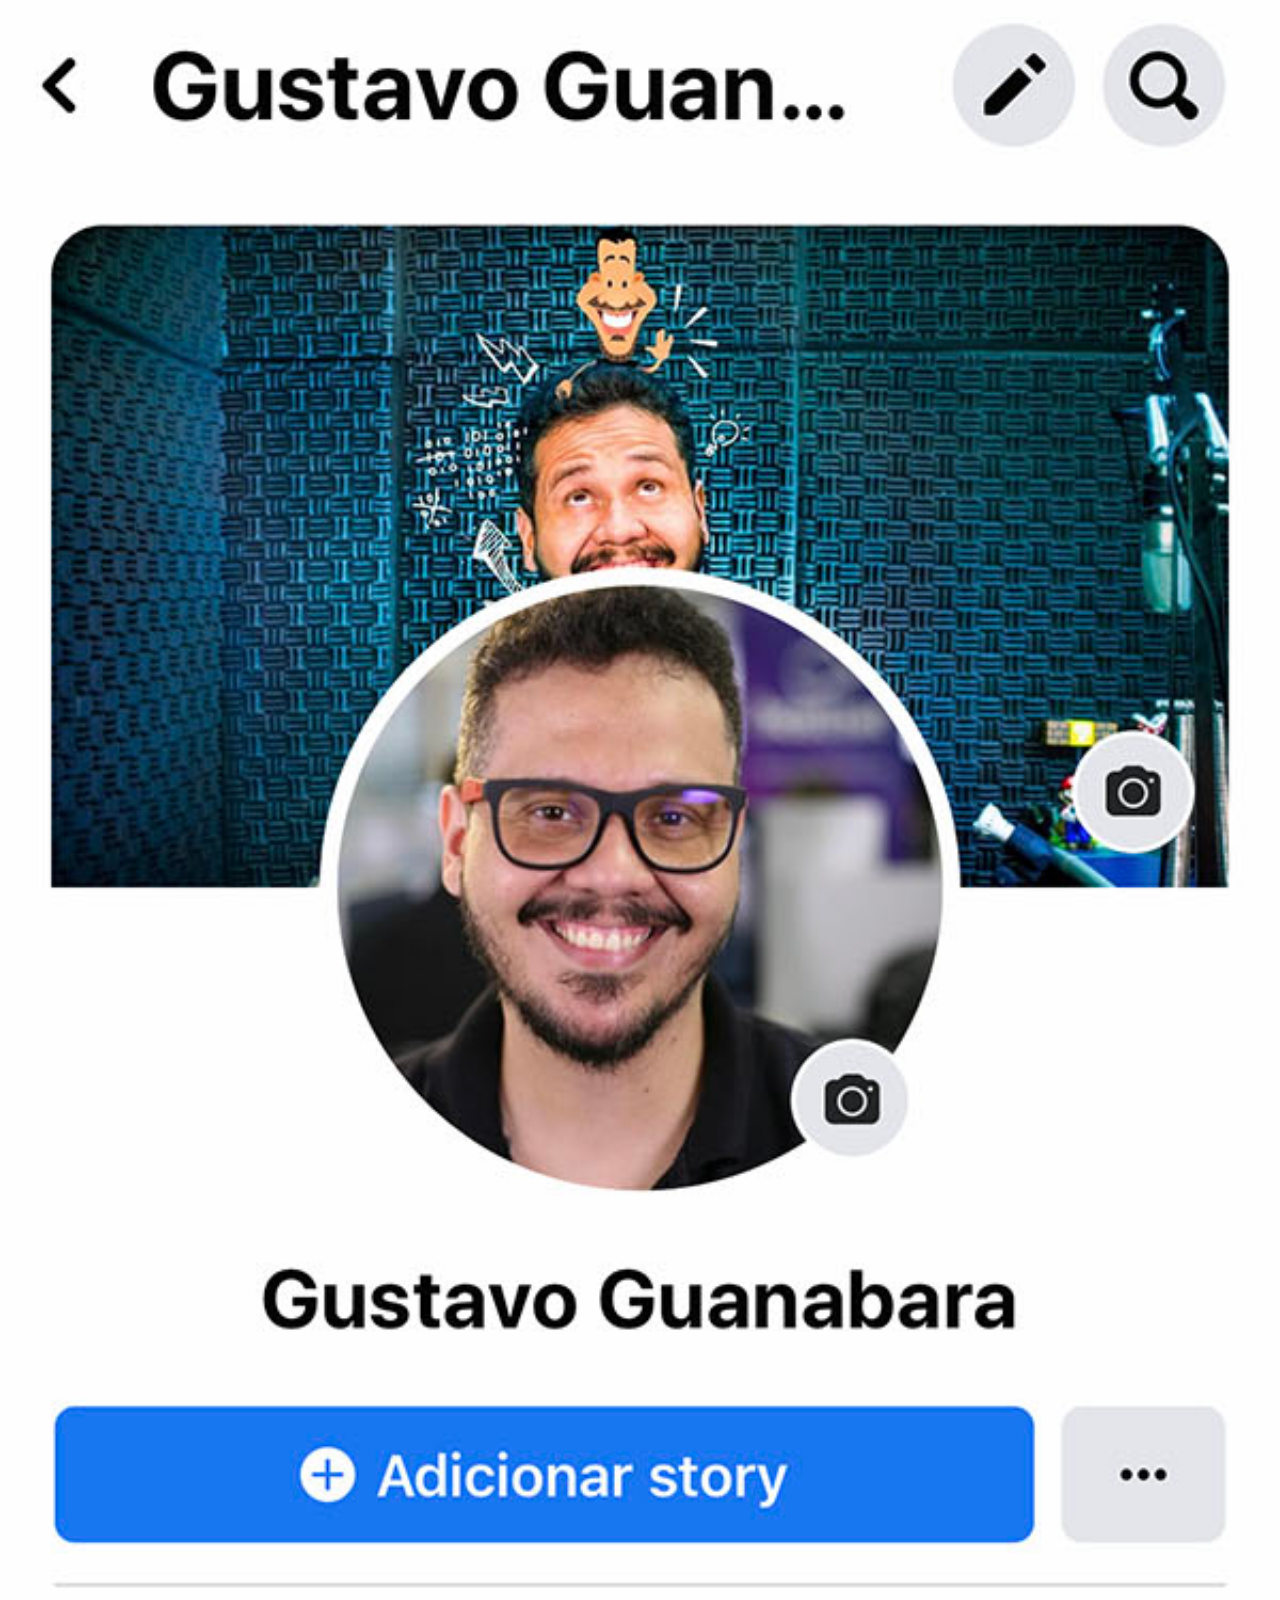
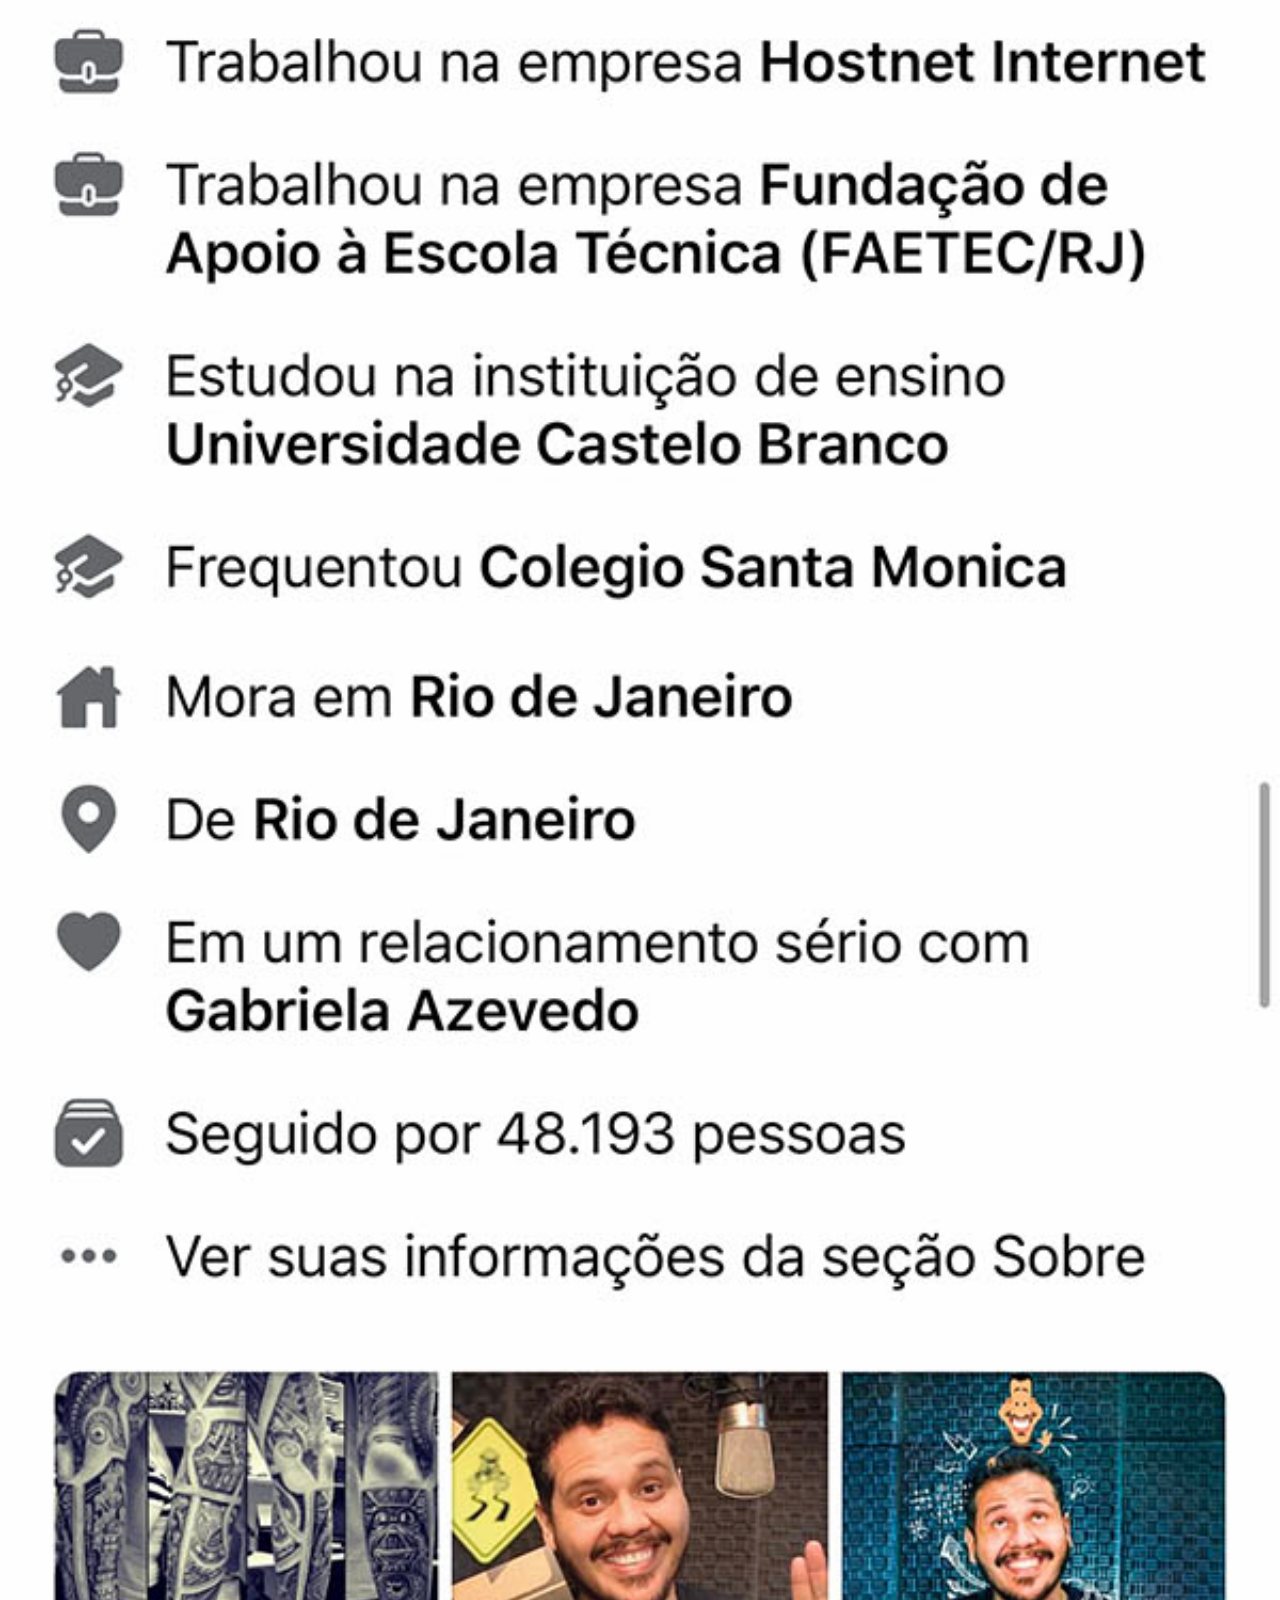
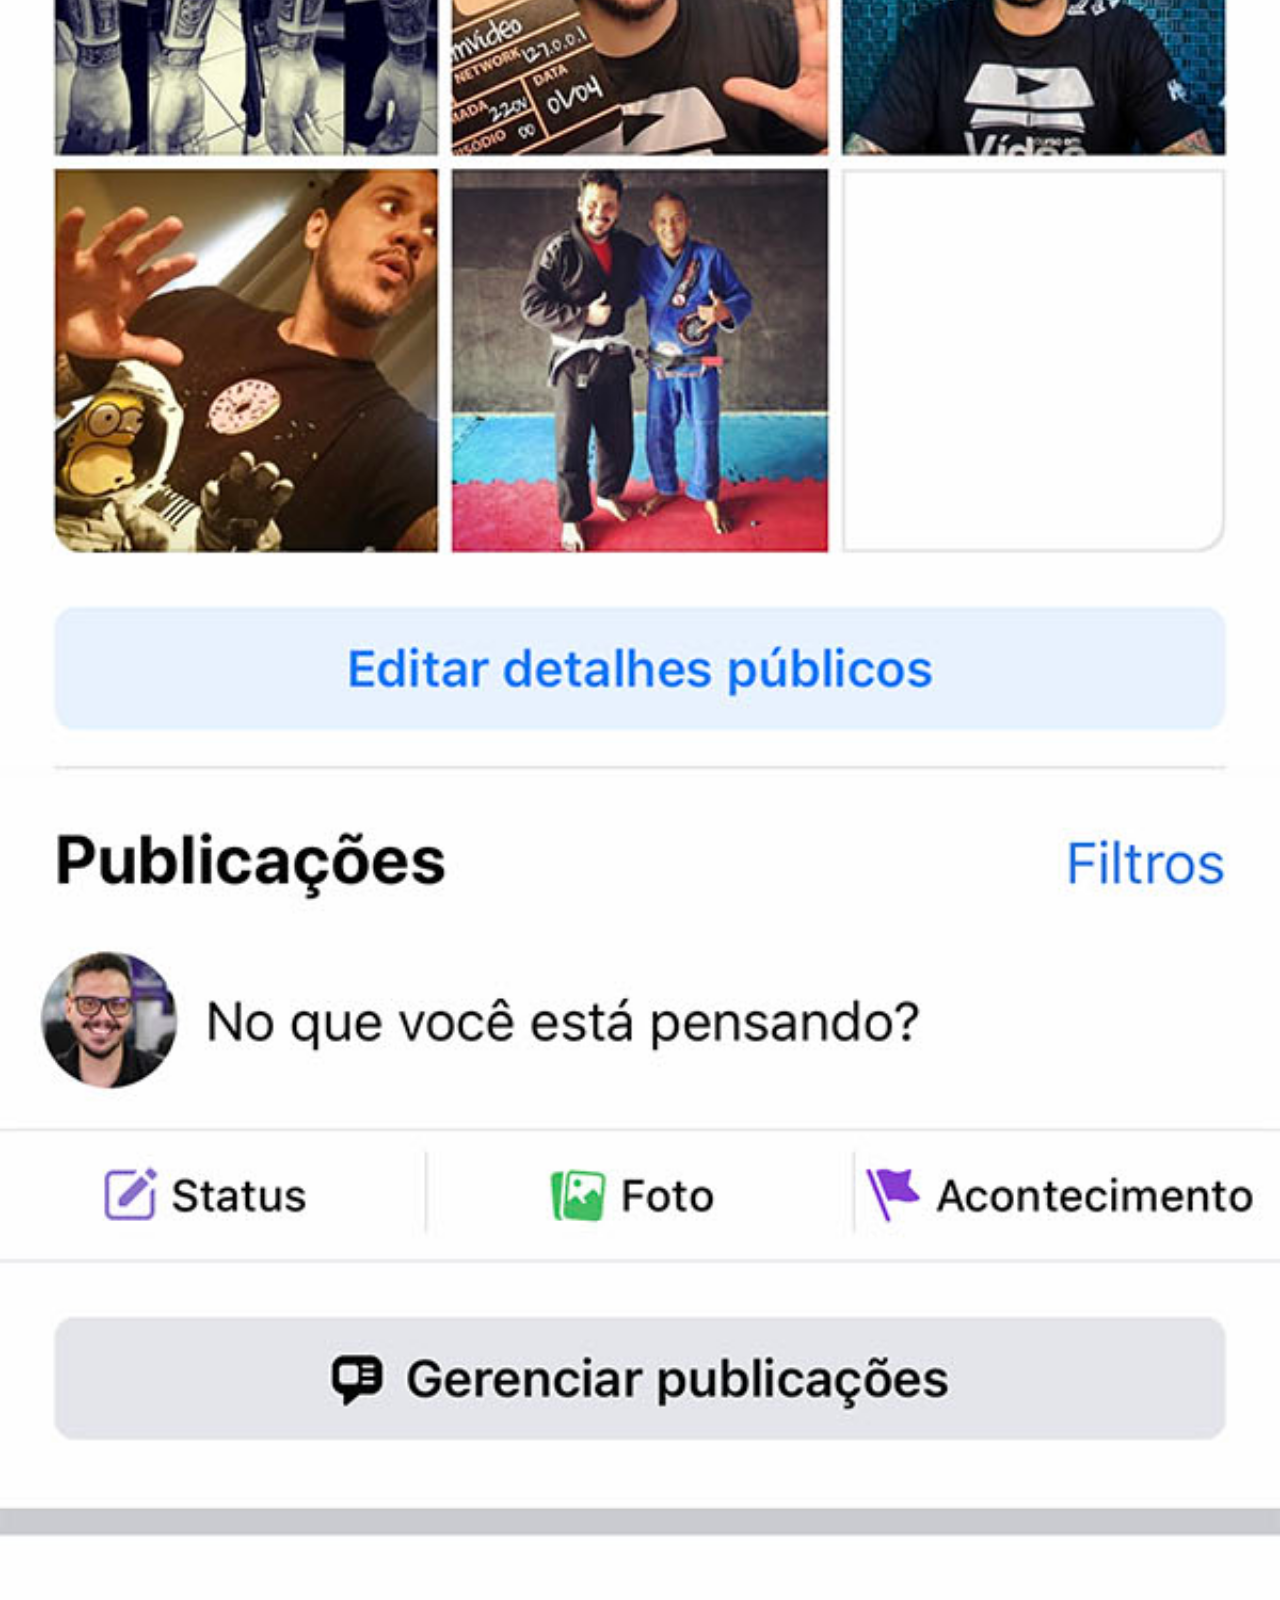
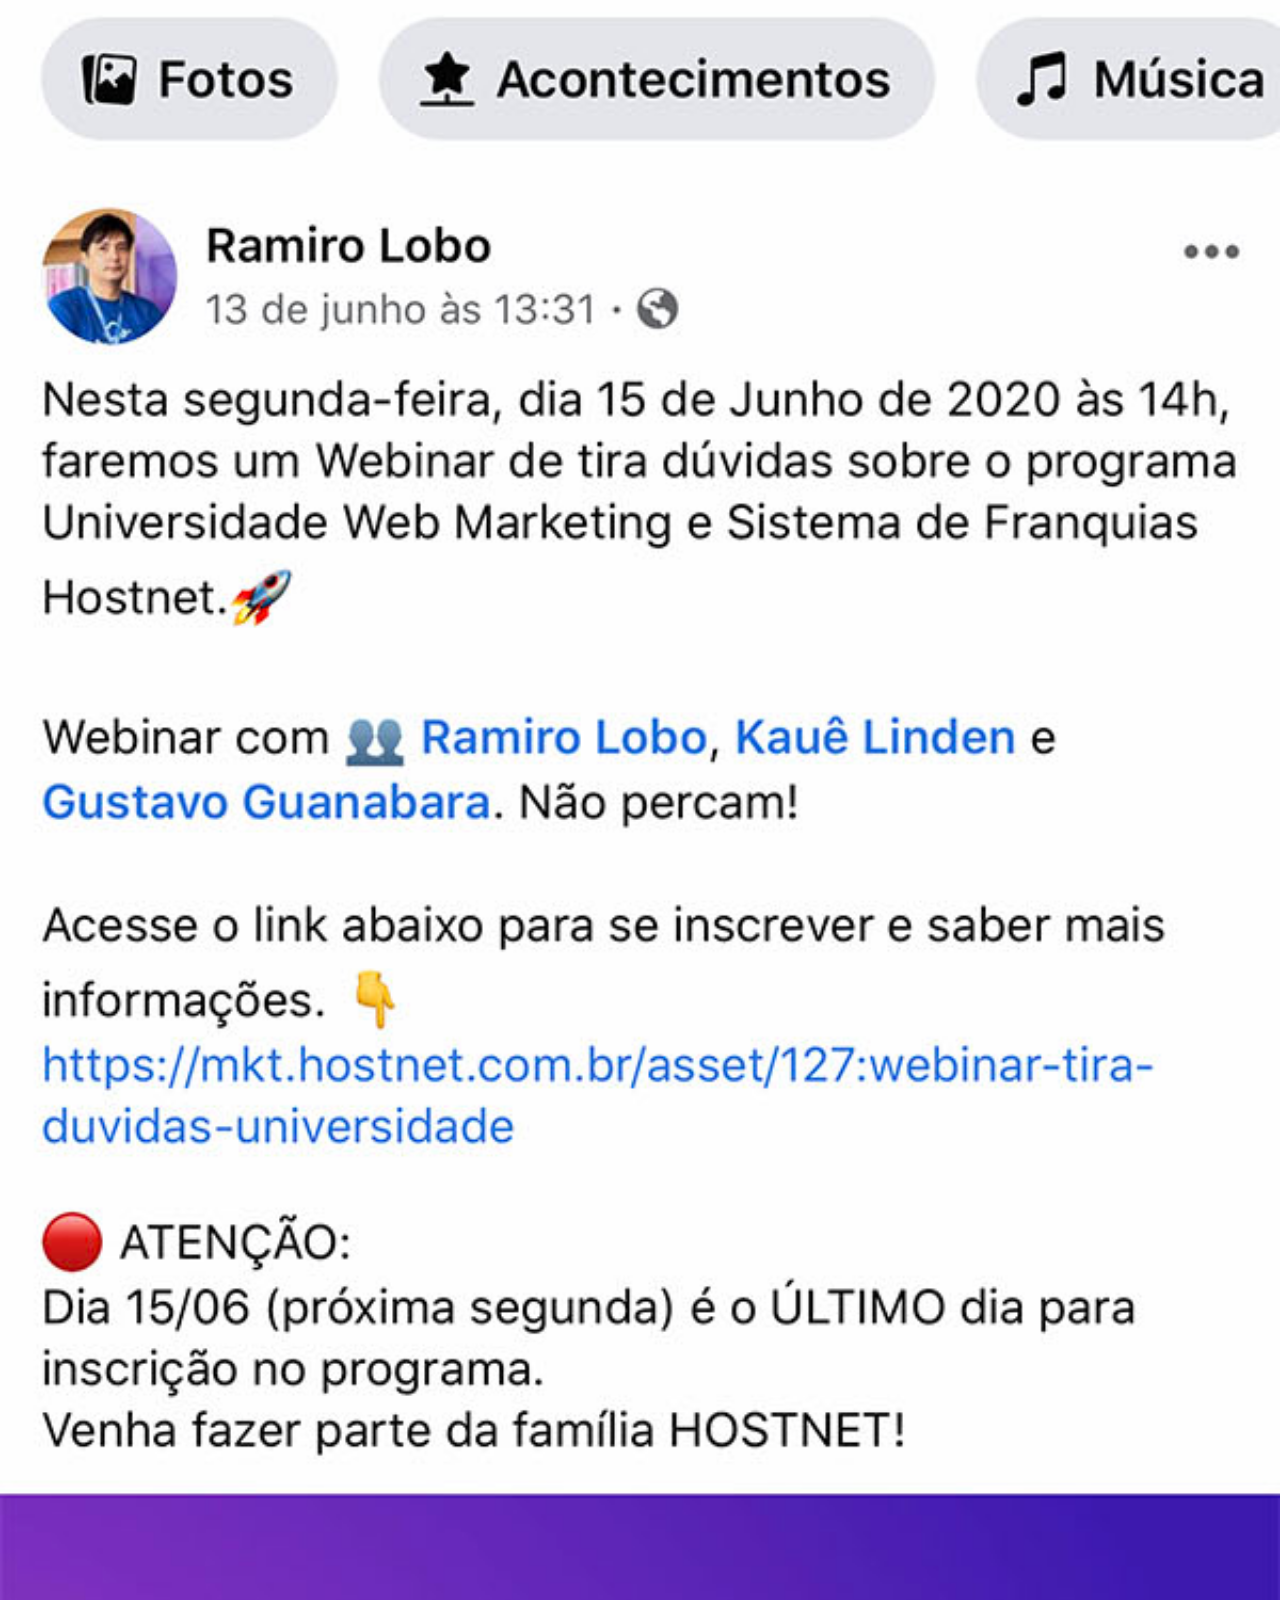
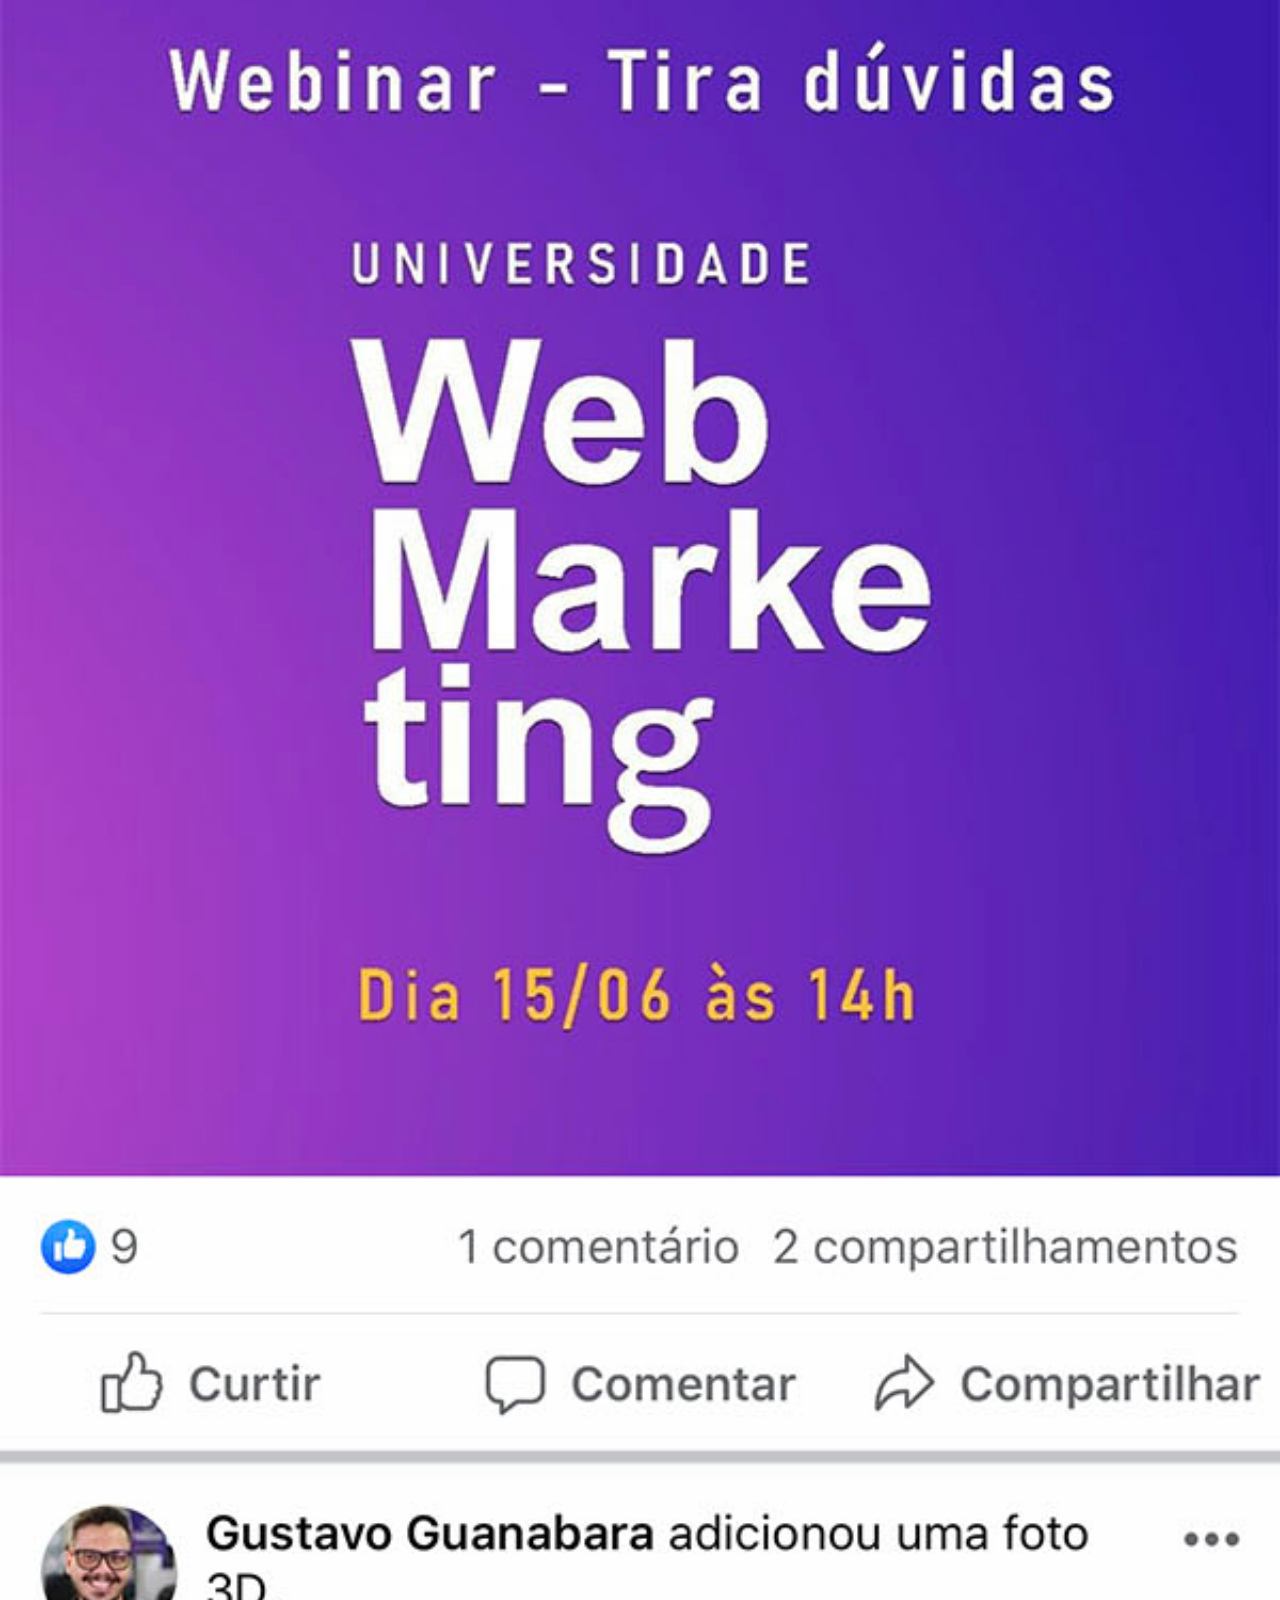
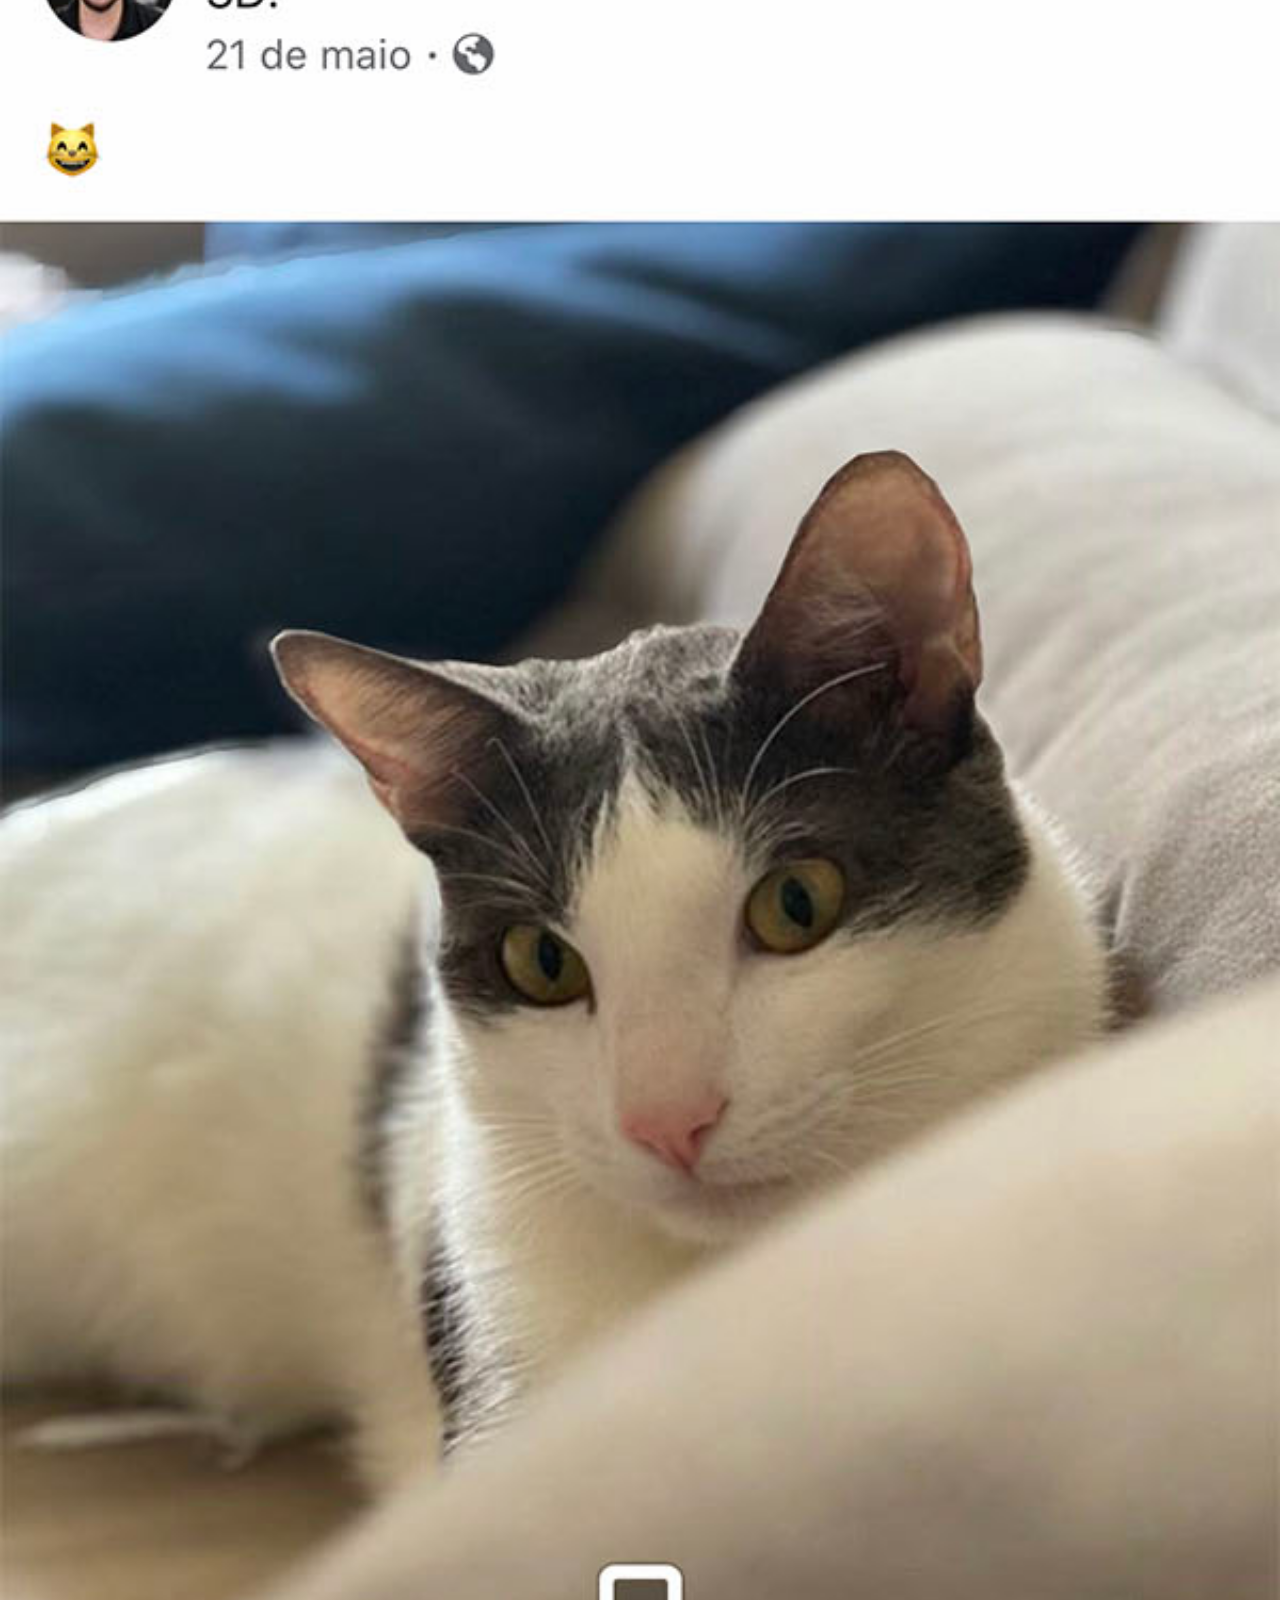
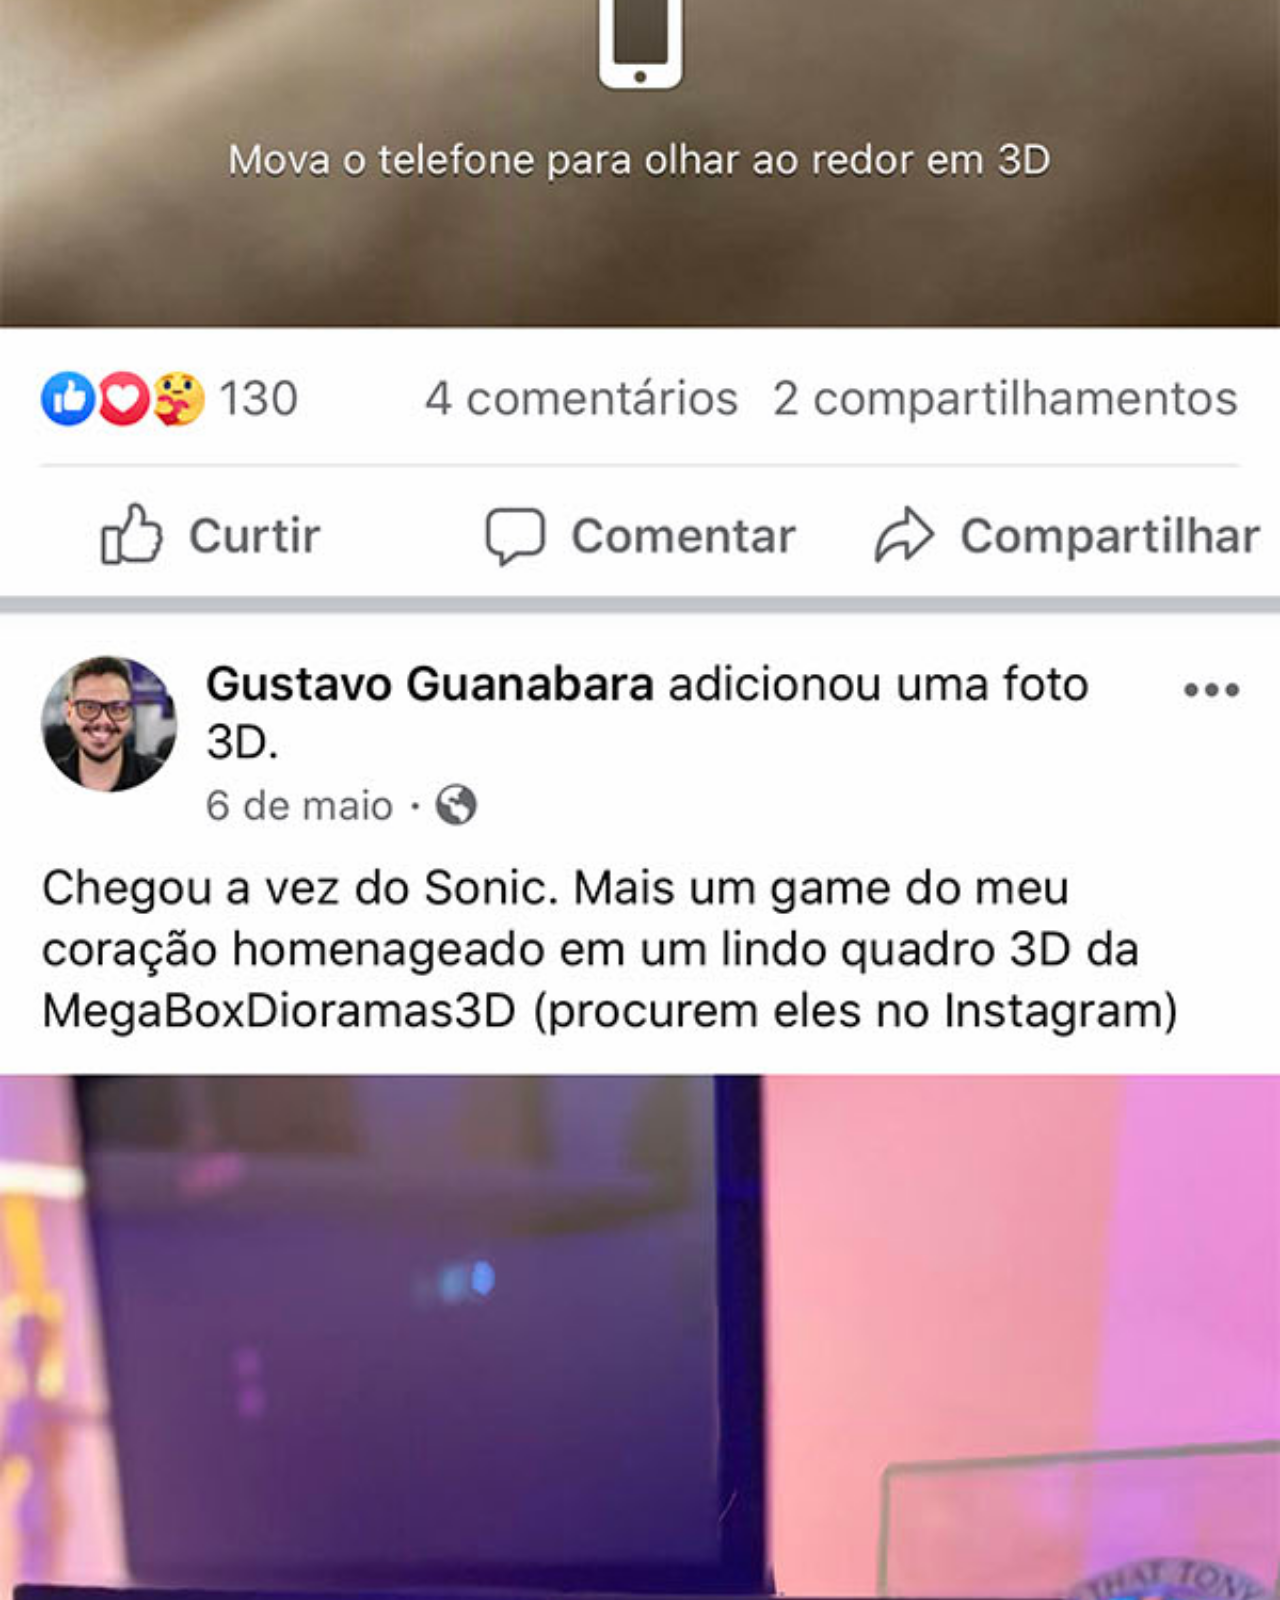
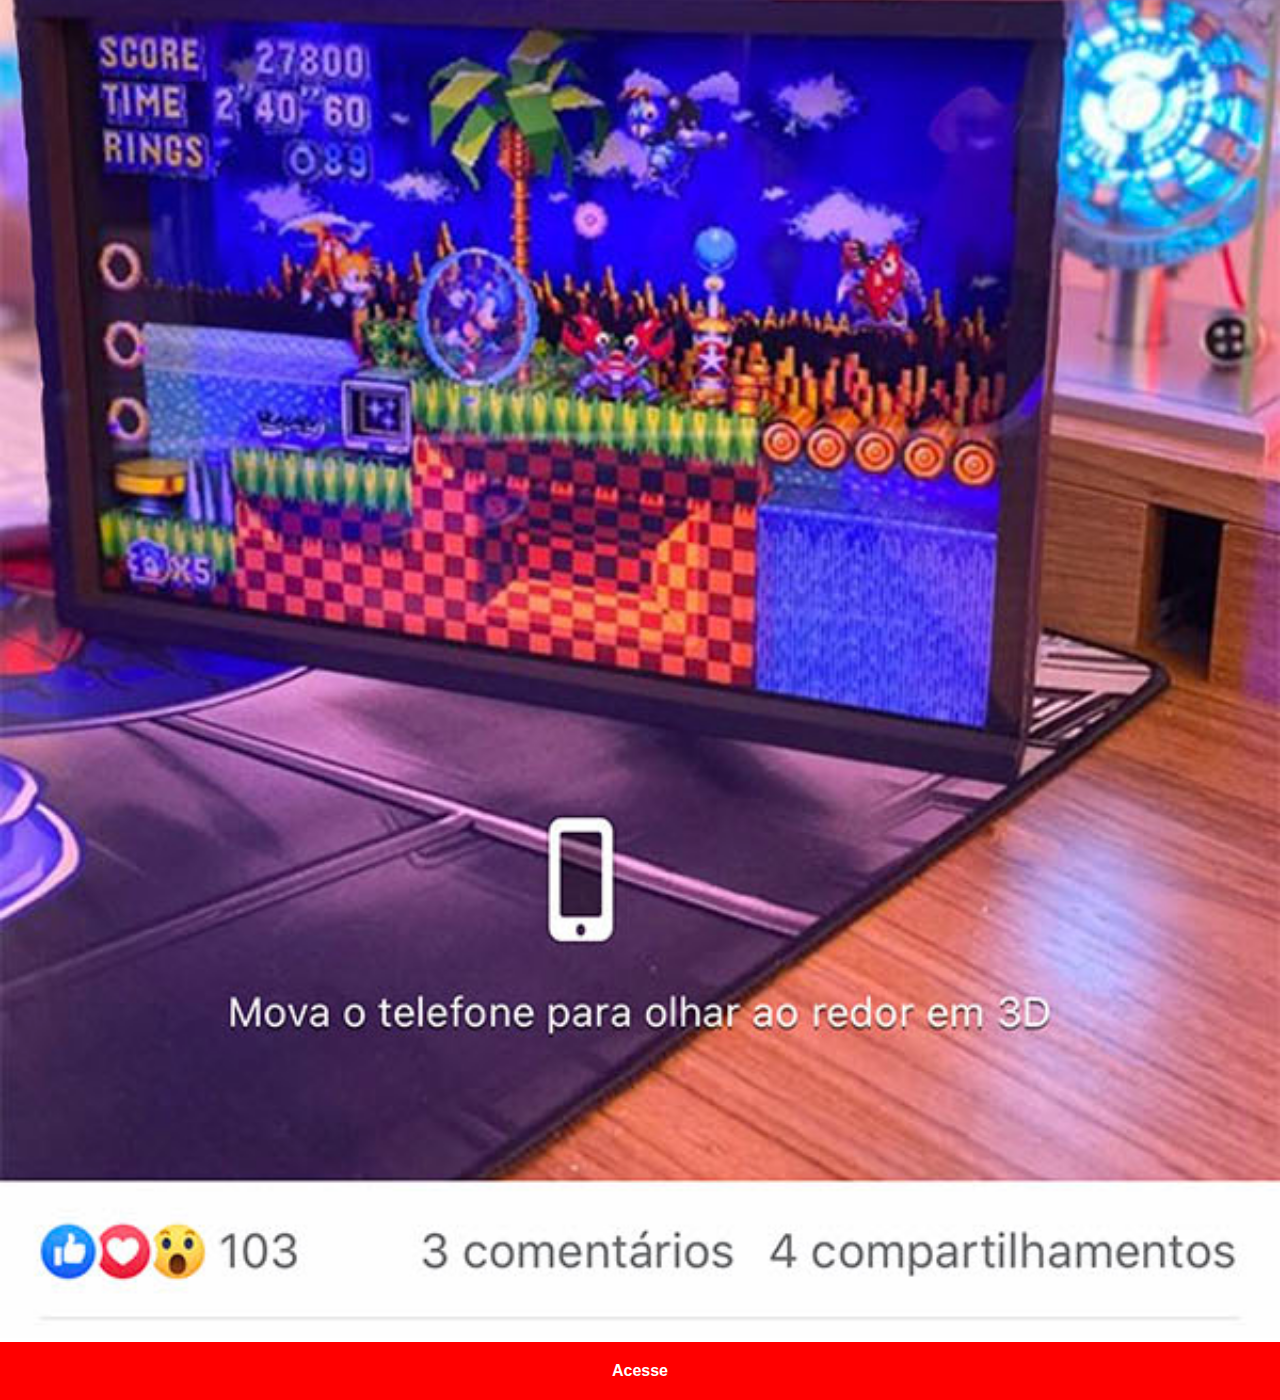
==== facebook.html @ efdef34b "Colocando links" ====
<!DOCTYPE html>
<html lang="pt-br">
<head>
    <meta charset="UTF-8">
    <meta name="viewport" content="width=device-width, initial-scale=1.0">
    <title>Facebook</title>
    <link rel="stylesheet" href="estilos/social.css">
    <img src="__MACOSX/pacote-d013/imagens/tela-facebook.jpg" alt="Facebook">
    <a href="https://www.facebook.com/thiago.drumond.9/" target="_blank">Acesse</a>
</head>
<body>
    
</body>
</html>
---- estilos/social.css ----
@charset "UTF-8";


*{
    margin: 0px;
    padding: 0px;
    font-family: Arial, Helvetica, sans-serif;
}
::-webkit-scrollbar{
    width: 0px;
    height: 0px;
}
img{
width: 100vw;

}

a{
display: block;
background-color: red;
color: white;
padding: 20px;
text-align: center;
font-weight: bolder;
text-decoration: none;
}
a:hover{
    background-color: brown;
}
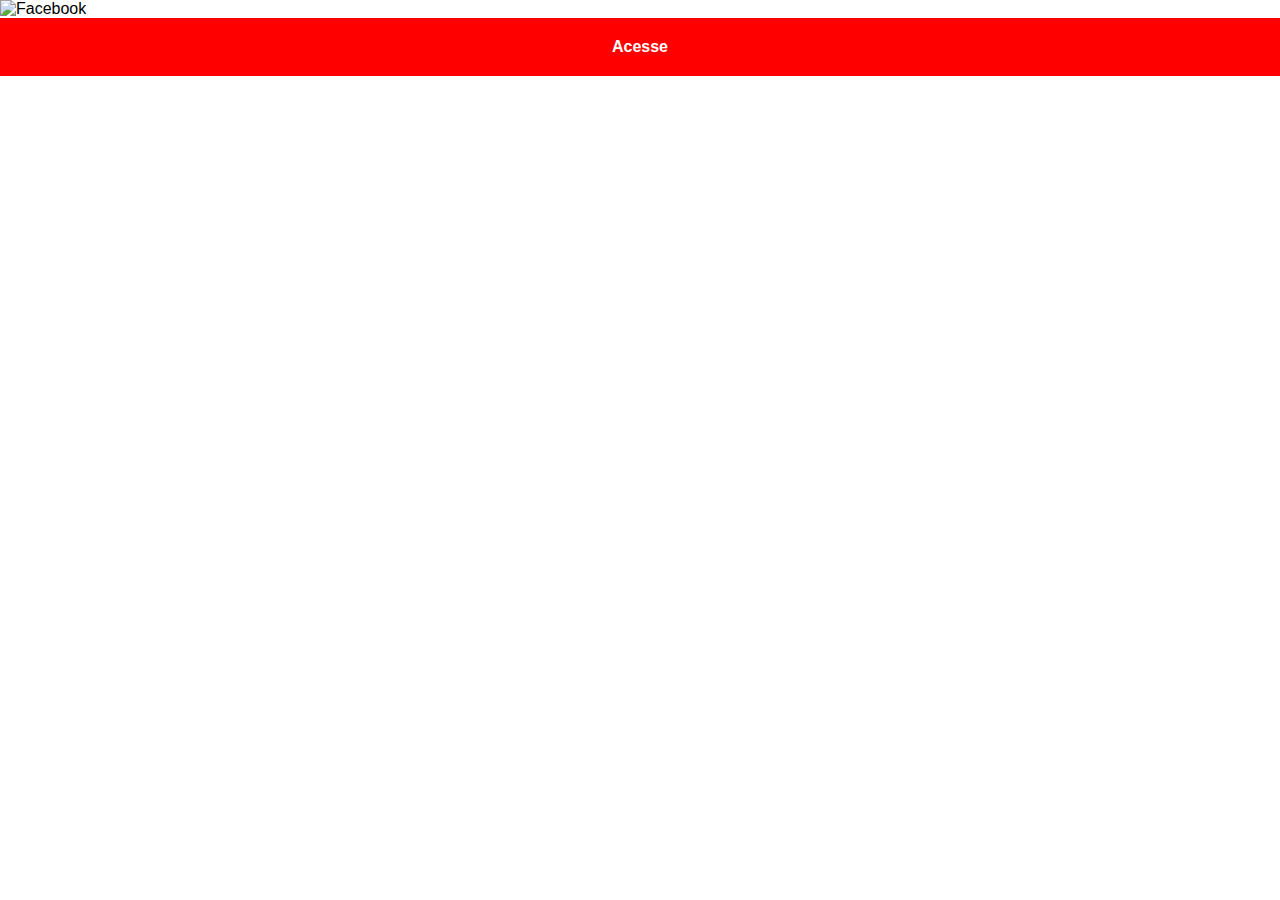
==== commit 719d2029: "Atualização de imagens" ====
--- a/facebook.html
+++ b/facebook.html
@@ -5,7 +5,7 @@
     <meta name="viewport" content="width=device-width, initial-scale=1.0">
     <title>Facebook</title>
     <link rel="stylesheet" href="estilos/social.css">
-    <img src="__MACOSX/pacote-d013/imagens/tela-facebook.jpg" alt="Facebook">
+    <img src="__MACOSX/pacote-d013/imagens/facebook.png" alt="Facebook">
     <a href="https://www.facebook.com/thiago.drumond.9/" target="_blank">Acesse</a>
 </head>
 <body>
